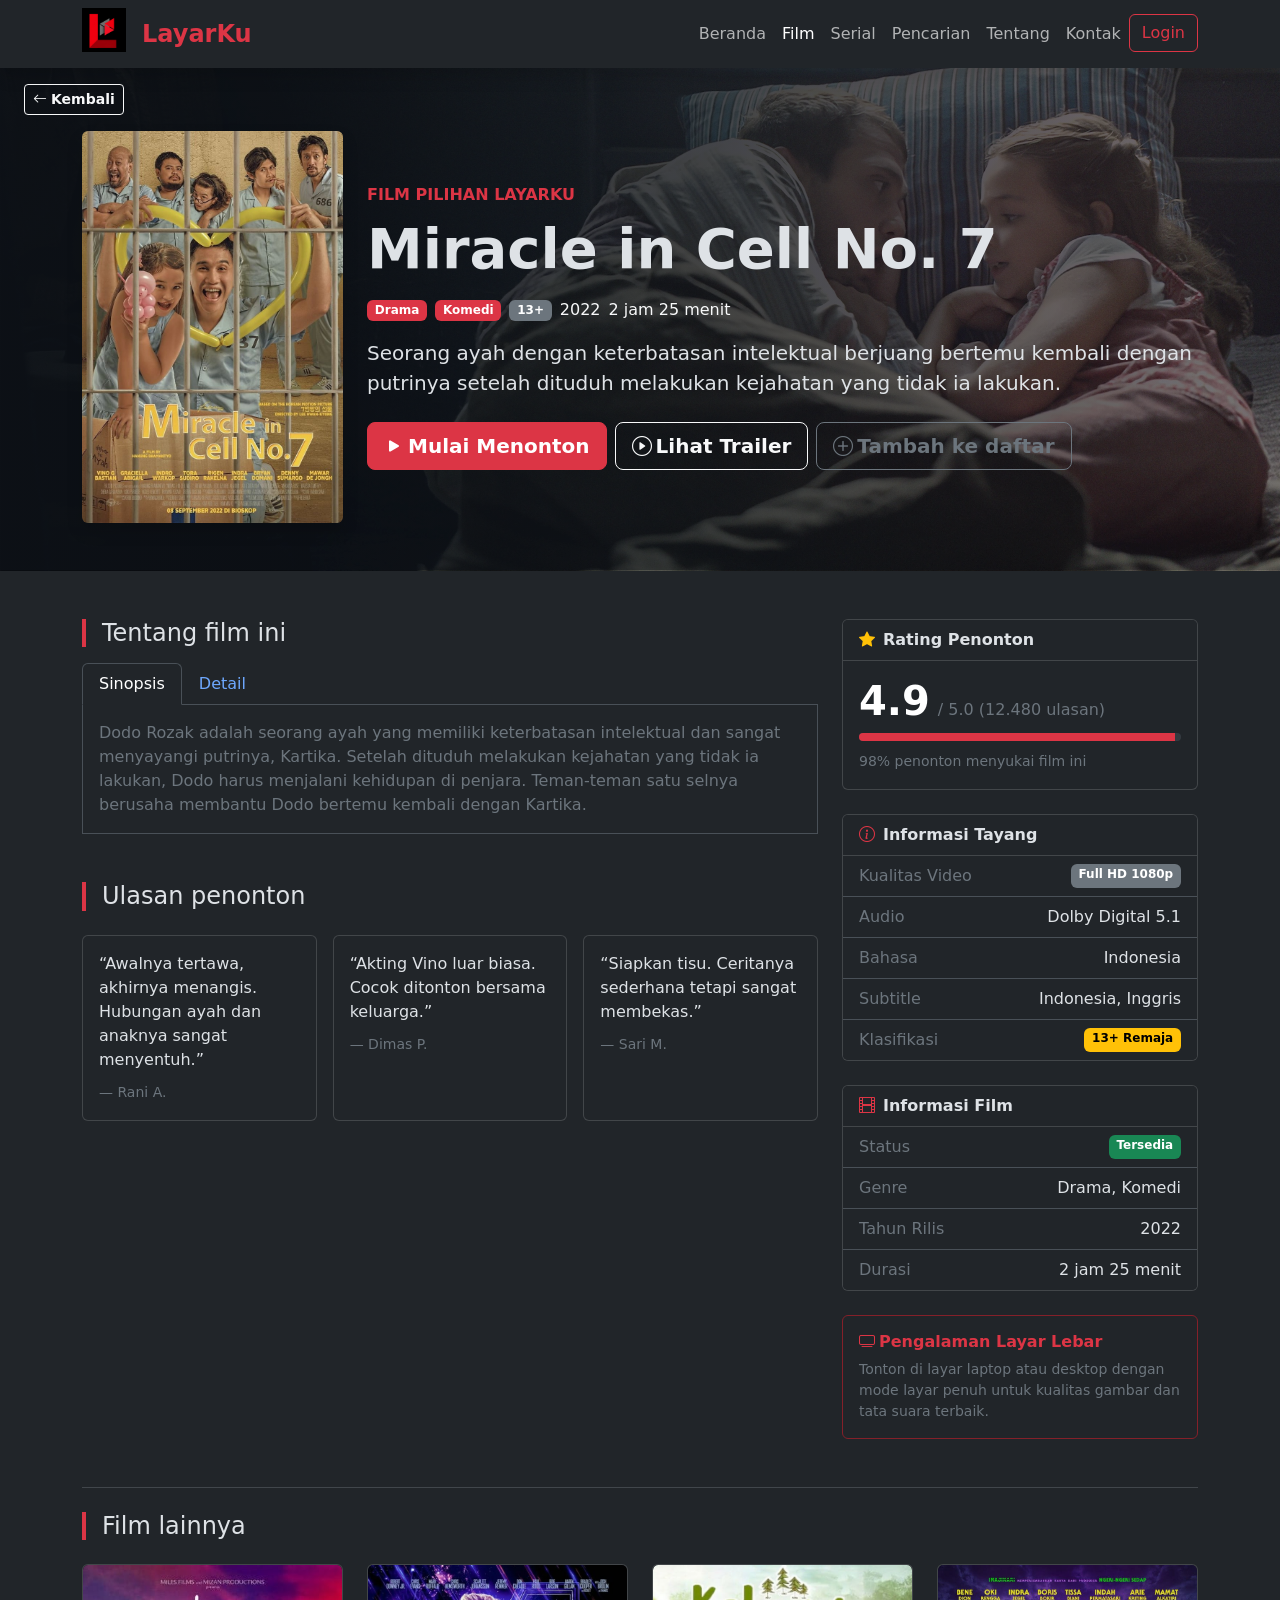
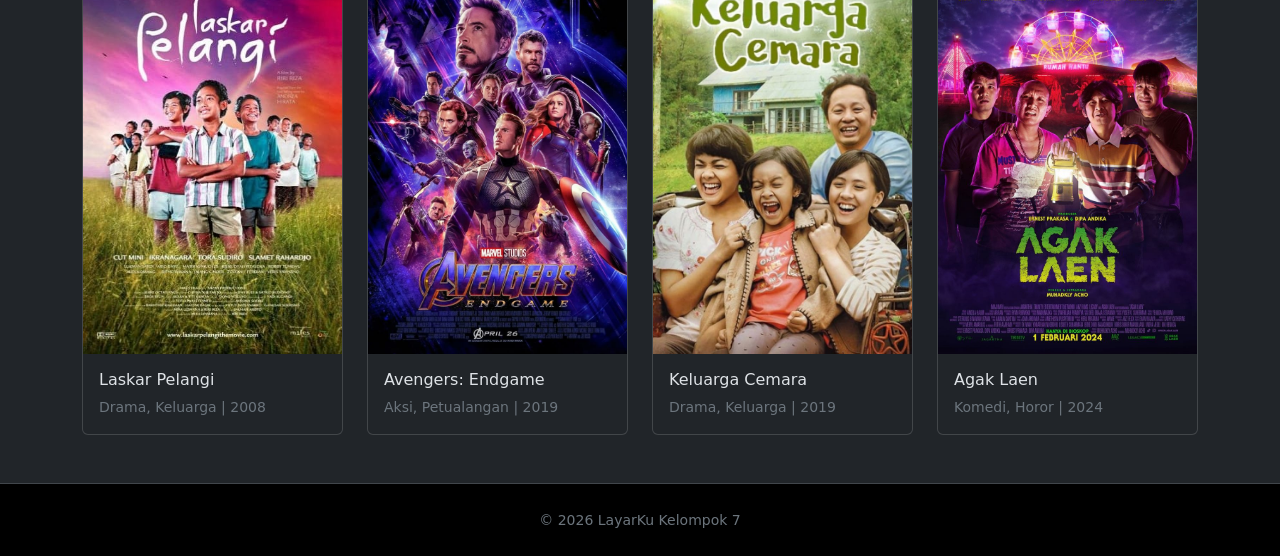
==== detail-film.html @ ddae7250 "haha" ====
<!doctype html>
<html lang="id" data-bs-theme="dark">
<head>
  <meta charset="utf-8">
  <meta name="viewport" content="width=device-width, initial-scale=1">
  <title>Miracle in Cell No. 7 - LayarKu</title>
  <link
    href="https://cdn.jsdelivr.net/npm/bootstrap@5.3.3/dist/css/bootstrap.min.css"
    rel="stylesheet"
    integrity="sha384-QWTKZyjpPEjISv5WaRU9OFeRpok6YctnYmDr5pNlyT2bRjXh0JMhjY6hW+ALEwIH"
    crossorigin="anonymous">
  <link rel="stylesheet"
    href="https://cdn.jsdelivr.net/npm/bootstrap-icons@1.11.3/font/bootstrap-icons.min.css">
  <link rel="stylesheet" href="css/style.css">
</head>
<body>
  <nav class="navbar navbar-expand-lg bg-dark sticky-top shadow">
    <div class="container">
      <img src="img/LogoLayarku.jpg" class="float-start me-3 mb-2" alt="Logo" width="44" height="44">
      <a class="navbar-brand fs-4 text-danger fw-bold" href="index.html">LayarKu</a>
      <button class="navbar-toggler" type="button" data-bs-toggle="collapse"
        data-bs-target="#menuUtama" aria-label="Buka menu">
        <span class="navbar-toggler-icon"></span>
      </button>
      <div class="collapse navbar-collapse" id="menuUtama">
        <ul class="navbar-nav ms-auto">
          <li class="nav-item"><a class="nav-link" href="index.html">Beranda</a></li>
          <li class="nav-item"><a class="nav-link active" href="film.html">Film</a></li>
          <li class="nav-item"><a class="nav-link" href="serial.html">Serial</a></li>
          <li class="nav-item"><a class="nav-link" href="pencarian.html">Pencarian</a></li>
          <li class="nav-item"><a class="nav-link" href="tentang.html">Tentang</a></li>
          <li class="nav-item"><a class="nav-link" href="kontak.html">Kontak</a></li>
          <li class="nav-item"><a href="login.html" class="btn btn-outline-danger btn-md">Login</a></li>
        </ul>
      </div>
    </div>
  </nav>

  <main>
    <section class="hero-film pt-3 pb-5">
      <div class="container-fluid px-3 px-md-4 mb-3">
        <a href="film.html" class="btn btn-outline-light btn-sm fw-semibold">
          <i class="bi bi-arrow-left me-1"></i>Kembali
        </a>
      </div>
      <div class="container">
        <div class="row align-items-center g-4">
          <div class="col-md-4 col-lg-3">
            <img src="img/poster2.jpeg" class="img-fluid rounded shadow" alt="Poster film Miracle in Cell No. 7">
          </div>
          <div class="col-md-8 col-lg-9">
            <p class="text-danger fw-bold text-uppercase mb-2">Film pilihan LayarKu</p>
            <h1 class="display-4 fw-bold mb-3">Miracle in Cell No. 7</h1>
            <div class="d-flex flex-wrap gap-2 align-items-center mb-3">
              <span class="badge text-bg-danger">Drama</span>
              <span class="badge text-bg-danger">Komedi</span>
              <span class="badge text-bg-secondary">13+</span>
              <span class="text-light">2022</span>
              <span class="text-light">2 jam 25 menit</span>
            </div>
            <p class="lead mb-4">Seorang ayah dengan keterbatasan intelektual berjuang bertemu kembali dengan putrinya setelah dituduh melakukan kejahatan yang tidak ia lakukan.</p>
            <div class="d-flex flex-wrap gap-2">
              <a href="#tentang-film" class="btn btn-danger btn-lg fw-semibold">
                <i class="bi bi-play-fill me-1"></i>Mulai Menonton
              </a>
              <button type="button" class="btn btn-outline-light btn-lg fw-semibold"
                data-bs-toggle="modal" data-bs-target="#modalTrailer">
                <i class="bi bi-play-circle me-1"></i>Lihat Trailer
              </button>
              <button type="button" class="btn btn-outline-secondary btn-lg fw-semibold" id="btnDaftar"
                data-bs-toggle="tooltip" data-bs-title="Simpan ke daftar tontonan">
                <i class="bi bi-plus-circle me-1"></i>Tambah ke daftar
              </button>
            </div>
          </div>
        </div>
      </div>
    </section>

    <div class="container py-5">
      <div class="row g-4">
        <!-- Kolom Utama (8 kolom pada layar besar) -->
        <div class="col-12 col-lg-8">
          <section class="mb-5" id="tentang-film">
            <h2 class="h4 border-start border-danger border-4 ps-3 mb-3">Tentang film ini</h2>
            <ul class="nav nav-tabs" role="tablist">
              <li class="nav-item">
                <button class="nav-link active" data-bs-toggle="tab" data-bs-target="#tabSinopsis" type="button">Sinopsis</button>
              </li>
              <li class="nav-item">
                <button class="nav-link" data-bs-toggle="tab" data-bs-target="#tabDetail" type="button">Detail</button>
              </li>
            </ul>
            <div class="tab-content p-3 border border-top-0">
              <div class="tab-pane fade show active" id="tabSinopsis">
                <p class="text-secondary mb-0">Dodo Rozak adalah seorang ayah yang memiliki keterbatasan intelektual dan sangat menyayangi putrinya, Kartika. Setelah dituduh melakukan kejahatan yang tidak ia lakukan, Dodo harus menjalani kehidupan di penjara. Teman-teman satu selnya berusaha membantu Dodo bertemu kembali dengan Kartika.</p>
              </div>
              <div class="tab-pane fade" id="tabDetail">
                <p class="mb-2"><span class="text-secondary">Genre:</span> Drama, Komedi</p>
                <p class="mb-2"><span class="text-secondary">Tahun rilis:</span> 2022</p>
                <p class="mb-2"><span class="text-secondary">Durasi:</span> 2 jam 25 menit</p>
                <p class="mb-2"><span class="text-secondary">Sutradara:</span> Hanung Bramantyo</p>
                <p class="mb-0"><span class="text-secondary">Pemeran:</span> Vino G. Bastian, Graciella Abigail, Mawar Eva de Jongh, Indro Warkop, Tora Sudiro</p>
              </div>
            </div>
          </section>

          <section>
            <h2 class="h4 border-start border-danger border-4 ps-3 mb-4">Ulasan penonton</h2>
            <div class="row row-cols-1 row-cols-md-3 g-3">
              <div class="col">
                <div class="card h-100">
                  <div class="card-body">
                    <p class="mb-2">&ldquo;Awalnya tertawa, akhirnya menangis. Hubungan ayah dan anaknya sangat menyentuh.&rdquo;</p>
                    <small class="text-secondary">&mdash; Rani A.</small>
                  </div>
                </div>
              </div>
              <div class="col">
                <div class="card h-100">
                  <div class="card-body">
                    <p class="mb-2">&ldquo;Akting Vino luar biasa. Cocok ditonton bersama keluarga.&rdquo;</p>
                    <small class="text-secondary">&mdash; Dimas P.</small>
                  </div>
                </div>
              </div>
              <div class="col">
                <div class="card h-100">
                  <div class="card-body">
                    <p class="mb-2">&ldquo;Siapkan tisu. Ceritanya sederhana tetapi sangat membekas.&rdquo;</p>
                    <small class="text-secondary">&mdash; Sari M.</small>
                  </div>
                </div>
              </div>
            </div>
          </section>
        </div>

        <!-- Sidebar (4 kolom pada layar besar, turun ke bawah di layar kecil) -->
        <aside class="col-12 col-lg-4">
          <div>
            <!-- Kartu Rating Penonton -->
            <div class="card mb-4">
              <div class="card-header bg-dark fw-semibold">
                <i class="bi bi-star-fill text-warning me-2"></i>Rating Penonton
              </div>
              <div class="card-body">
                <div class="d-flex align-items-baseline gap-2 mb-2">
                  <span class="display-6 fw-bold text-white">4.9</span>
                  <span class="text-secondary">/ 5.0 (12.480 ulasan)</span>
                </div>
                <div class="progress mb-2" role="progressbar" aria-label="Skor penonton 98 persen" aria-valuenow="98" aria-valuemin="0" aria-valuemax="100" style="height: 8px;">
                  <div class="progress-bar bg-danger" style="width: 98%"></div>
                </div>
                <small class="text-secondary">98% penonton menyukai film ini</small>
              </div>
            </div>

            <!-- Kartu Informasi Tayang -->
            <div class="card mb-4">
              <div class="card-header bg-dark fw-semibold">
                <i class="bi bi-info-circle text-danger me-2"></i>Informasi Tayang
              </div>
              <ul class="list-group list-group-flush">
                <li class="list-group-item d-flex justify-content-between">
                  <span class="text-secondary">Kualitas Video</span>
                  <span class="badge text-bg-secondary">Full HD 1080p</span>
                </li>
                <li class="list-group-item d-flex justify-content-between">
                  <span class="text-secondary">Audio</span>
                  <span>Dolby Digital 5.1</span>
                </li>
                <li class="list-group-item d-flex justify-content-between">
                  <span class="text-secondary">Bahasa</span>
                  <span>Indonesia</span>
                </li>
                <li class="list-group-item d-flex justify-content-between">
                  <span class="text-secondary">Subtitle</span>
                  <span>Indonesia, Inggris</span>
                </li>
                <li class="list-group-item d-flex justify-content-between">
                  <span class="text-secondary">Klasifikasi</span>
                  <span class="badge text-bg-warning">13+ Remaja</span>
                </li>
              </ul>
            </div>

            <!-- Kartu Informasi Film -->
            <div class="card mb-4">
              <div class="card-header bg-dark fw-semibold">
                <i class="bi bi-film text-danger me-2"></i>Informasi Film
              </div>
              <ul class="list-group list-group-flush">
                <li class="list-group-item d-flex justify-content-between">
                  <span class="text-secondary">Status</span>
                  <span class="badge text-bg-success">Tersedia</span>
                </li>
                <li class="list-group-item d-flex justify-content-between">
                  <span class="text-secondary">Genre</span>
                  <span>Drama, Komedi</span>
                </li>
                <li class="list-group-item d-flex justify-content-between">
                  <span class="text-secondary">Tahun Rilis</span>
                  <span>2022</span>
                </li>
                <li class="list-group-item d-flex justify-content-between">
                  <span class="text-secondary">Durasi</span>
                  <span>2 jam 25 menit</span>
                </li>
              </ul>
            </div>

            <!-- Kartu Pengalaman Layar Lebar -->
            <div class="card border-danger-subtle d-none d-md-block">
              <div class="card-body">
                <h3 class="h6 text-danger fw-bold mb-2">
                  <i class="bi bi-tv me-1"></i>Pengalaman Layar Lebar
                </h3>
                <p class="small text-secondary mb-0">Tonton di layar laptop atau desktop dengan mode layar penuh untuk kualitas gambar dan tata suara terbaik.</p>
              </div>
            </div>
          </div>
        </aside>
      </div>

      <!-- Seksi Film Lainnya -->
      <section class="mt-5 pt-4 border-top border-secondary-subtle">
        <h2 class="h4 border-start border-danger border-4 ps-3 mb-4">Film lainnya</h2>
        <div class="row row-cols-2 row-cols-md-4 g-4">
          <div class="col">
            <article class="card h-100 overflow-hidden">
              <a href="film.html" aria-label="Lihat film Laskar Pelangi">
                <img src="img/poster3.jpeg" class="card-img-top" style="aspect-ratio: 2 / 3; object-fit: cover;" alt="Poster Laskar Pelangi">
              </a>
              <div class="card-body">
                <h3 class="h6 card-title">Laskar Pelangi</h3>
                <p class="small text-secondary mb-0">Drama, Keluarga | 2008</p>
              </div>
            </article>
          </div>
          <div class="col">
            <article class="card h-100 overflow-hidden">
              <a href="film.html" aria-label="Lihat film Avengers: Endgame">
                <img src="img/poster4.jpeg" class="card-img-top" style="aspect-ratio: 2 / 3; object-fit: cover;" alt="Poster Avengers: Endgame">
              </a>
              <div class="card-body">
                <h3 class="h6 card-title">Avengers: Endgame</h3>
                <p class="small text-secondary mb-0">Aksi, Petualangan | 2019</p>
              </div>
            </article>
          </div>
          <div class="col">
            <article class="card h-100 overflow-hidden">
              <a href="film.html" aria-label="Lihat film Keluarga Cemara">
                <img src="img/poster5.jpeg" class="card-img-top" style="aspect-ratio: 2 / 3; object-fit: cover;" alt="Poster Keluarga Cemara">
              </a>
              <div class="card-body">
                <h3 class="h6 card-title">Keluarga Cemara</h3>
                <p class="small text-secondary mb-0">Drama, Keluarga | 2019</p>
              </div>
            </article>
          </div>
          <div class="col">
            <article class="card h-100 overflow-hidden">
              <a href="film.html" aria-label="Lihat film Agak Laen">
                <img src="img/poster6.jpeg" class="card-img-top" style="aspect-ratio: 2 / 3; object-fit: cover;" alt="Poster Agak Laen">
              </a>
              <div class="card-body">
                <h3 class="h6 card-title">Agak Laen</h3>
                <p class="small text-secondary mb-0">Komedi, Horor | 2024</p>
              </div>
            </article>
          </div>
        </div>
      </section>
    </div>
  </main>

  <div class="modal fade" id="modalTrailer" tabindex="-1" aria-labelledby="judulTrailer" aria-hidden="true">
    <div class="modal-dialog modal-xl modal-dialog-centered">
      <div class="modal-content">
        <div class="modal-header">
          <h5 class="modal-title" id="judulTrailer">Trailer Miracle in Cell No. 7</h5>
          <button type="button" class="btn-close" data-bs-dismiss="modal" aria-label="Tutup"></button>
        </div>
        <div class="modal-body">
          <div class="ratio ratio-16x9">
            <video id="videoTrailer" controls preload="none" poster="img/poster2.jpeg">
              <source src="video/trailer-miracle.mp4" type="video/mp4">
              Browser Anda tidak mendukung pemutar video.
            </video>
          </div>
        </div>
      </div>
    </div>
  </div>

  <div class="toast-container position-fixed bottom-0 end-0 p-3">
    <div id="toastDaftar" class="toast" role="alert">
      <div class="toast-header">
        <strong class="me-auto">Notifikasi</strong>
        <button type="button" class="btn-close" data-bs-dismiss="toast" aria-label="Tutup"></button>
      </div>
      <div class="toast-body" id="toastPesan"></div>
    </div>
  </div>

  <footer class="py-4 text-center bg-black border-top border-secondary-subtle">
    <small class="text-secondary">&copy; 2026 LayarKu Kelompok 7</small>
  </footer>

  <script
    src="https://cdn.jsdelivr.net/npm/bootstrap@5.3.3/dist/js/bootstrap.bundle.min.js"
    integrity="sha384-YvpcrYf0tY3lHB60NNkmXc5s9fDVZLESaAA55NDzOxhy9GkcIdslK1eN7N6jIeHz"
    crossorigin="anonymous"></script>
  <script>
    // tooltip (Praktikum 5, kode 6)
    document.querySelectorAll('[data-bs-toggle="tooltip"]').forEach(el => new bootstrap.Tooltip(el));

    // hentikan video saat modal trailer ditutup
    const modalTrailer = document.getElementById('modalTrailer');
    const videoTrailer = document.getElementById('videoTrailer');
    modalTrailer.addEventListener('hidden.bs.modal', () => {
      videoTrailer.pause();
      videoTrailer.currentTime = 0;
    });

    // tombol tambah ke daftar, disimpan di localStorage (tanpa backend)
    const KUNCI = 'daftarFilm';
    const FILM_ID = 1;
    const btnDaftar = document.getElementById('btnDaftar');

    function bacaDaftar() {
      return JSON.parse(localStorage.getItem(KUNCI)) || [];
    }

    function perbaruiTombol() {
      const ada = bacaDaftar().includes(FILM_ID);
      btnDaftar.className = 'btn btn-lg fw-semibold ' + (ada ? 'btn-success' : 'btn-outline-secondary');
      btnDaftar.innerHTML = ada
        ? '<i class="bi bi-check-circle-fill me-1"></i>Ada di daftar'
        : '<i class="bi bi-plus-circle me-1"></i>Tambah ke daftar';
    }

    btnDaftar.addEventListener('click', () => {
      let daftar = bacaDaftar();
      let pesan;
      if (daftar.includes(FILM_ID)) {
        daftar = daftar.filter(x => x !== FILM_ID);
        pesan = 'Miracle in Cell No. 7 dihapus dari daftar.';
      } else {
        daftar.push(FILM_ID);
        pesan = 'Miracle in Cell No. 7 ditambahkan ke daftar.';
      }
      localStorage.setItem(KUNCI, JSON.stringify(daftar));
      perbaruiTombol();
      document.getElementById('toastPesan').textContent = pesan;
      bootstrap.Toast.getOrCreateInstance(document.getElementById('toastDaftar')).show();
    });

    perbaruiTombol();
  </script>
</body>
</html>
---- css/style.css ----
/* Kustomisasi Visual LayarKu (Praktikum 6) */
:root {
  --warna-utama: #dc3545;
}

.card {
  transition: transform 0.2s ease, box-shadow 0.2s ease, border-color 0.2s ease;
}

.card:hover {
  transform: translateY(-4px);
  box-shadow: 0 0.5rem 1.25rem rgba(0, 0, 0, 0.45);
  border-color: rgba(220, 53, 69, 0.55) !important;
}

.card .card-img-top,
.card .episode-image img {
  transition: transform 0.3s ease;
}

.card:hover .card-img-top,
.card:hover .episode-image img {
  transform: scale(1.03);
}


.hero-serial {
  position: relative;
  background-color: #0d1117;
  background-image:
    linear-gradient(90deg, rgba(13, 17, 23, 0.94) 0%, rgba(13, 17, 23, 0.80) 55%, rgba(13, 17, 23, 0.58) 100%),
    radial-gradient(circle at 80% 25%, rgba(220, 53, 69, 0.14), transparent 45%),
    url("../img/herobannerserial.webp");
  background-size: cover, cover, cover;
  background-position: center, center, center;
  background-repeat: no-repeat;
}

.hero-film {
  position: relative;
  background-color: #0d1117;
  background-image:
    linear-gradient(
      90deg,
      rgba(13, 17, 23, 0.94) 0%,
      rgba(13, 17, 23, 0.78) 55%,
      rgba(13, 17, 23, 0.55) 100%
    ),
    radial-gradient(
      circle at 82% 25%,
      rgba(220, 53, 69, 0.16),
      transparent 45%
    ),
    url("../img/herobannerfilm.webp");
  background-size: cover, cover, cover;
  background-position: center, center, center;
  background-repeat: no-repeat;
}
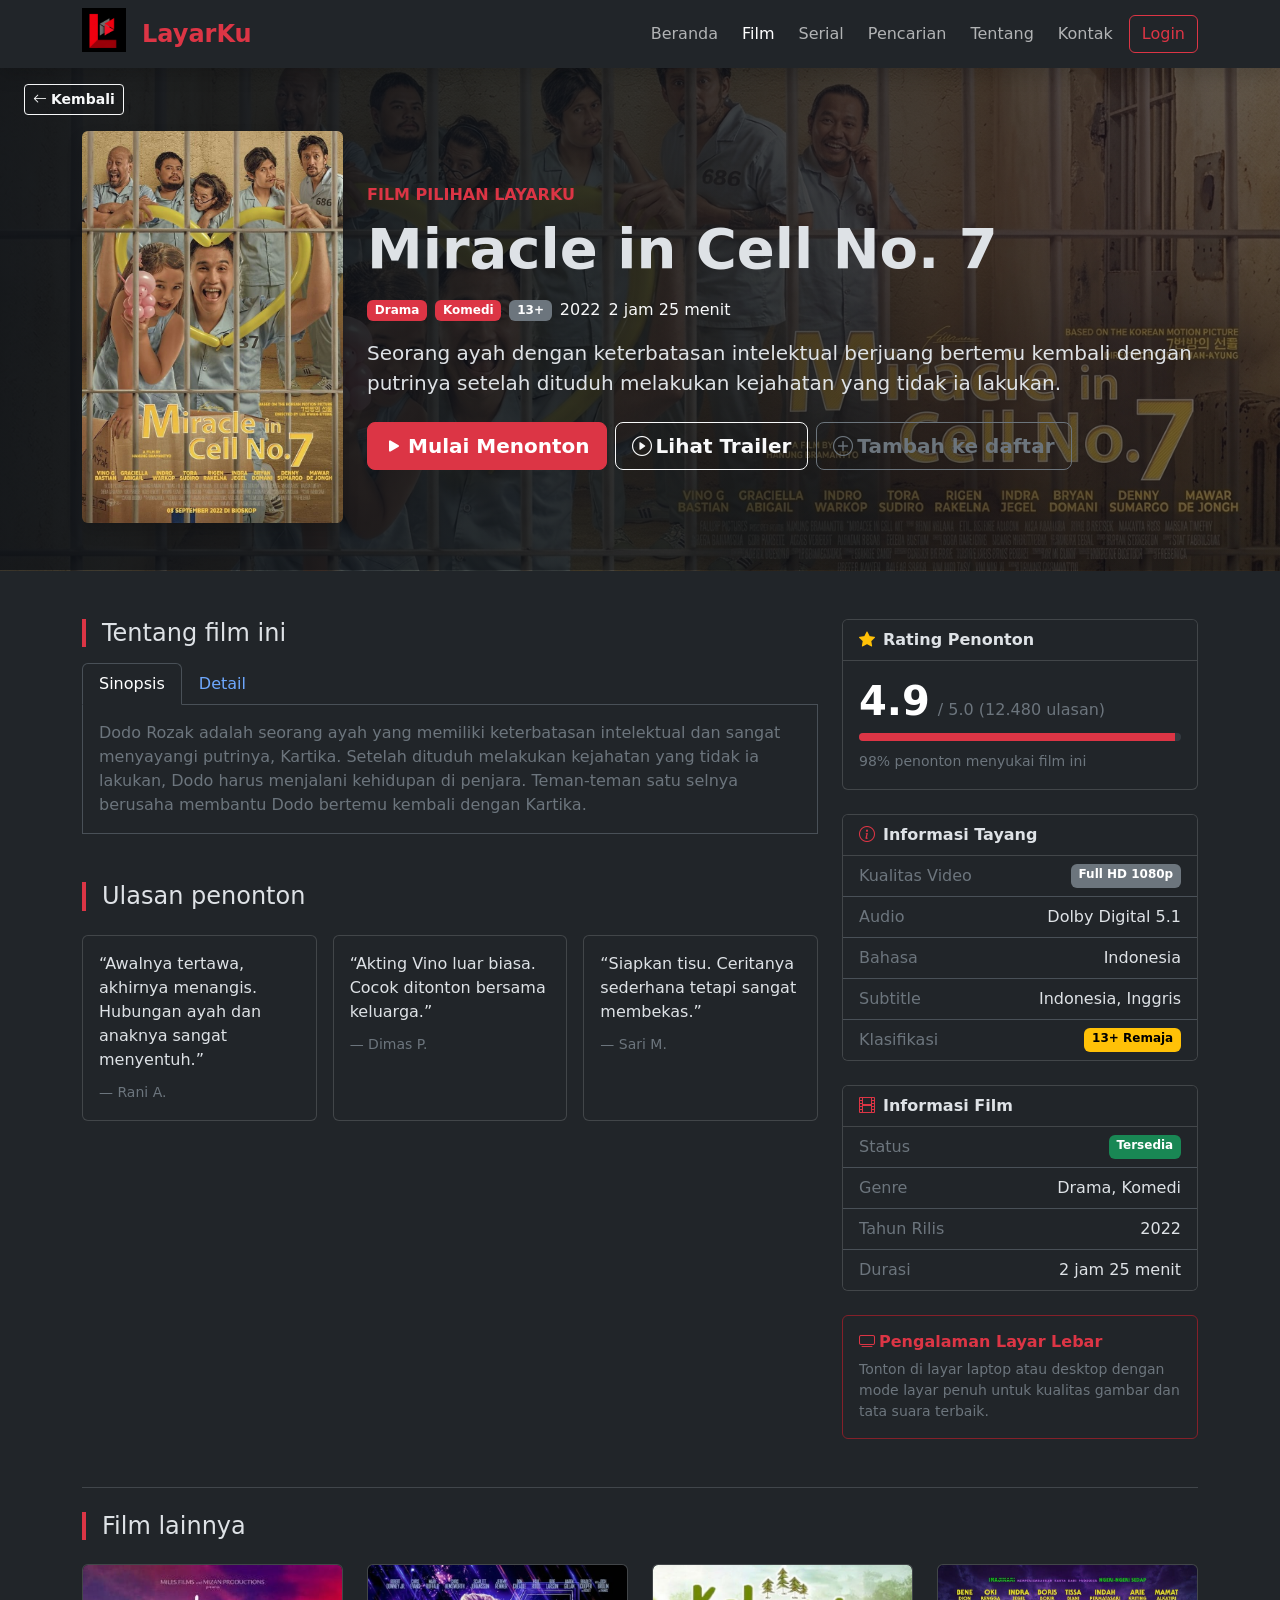
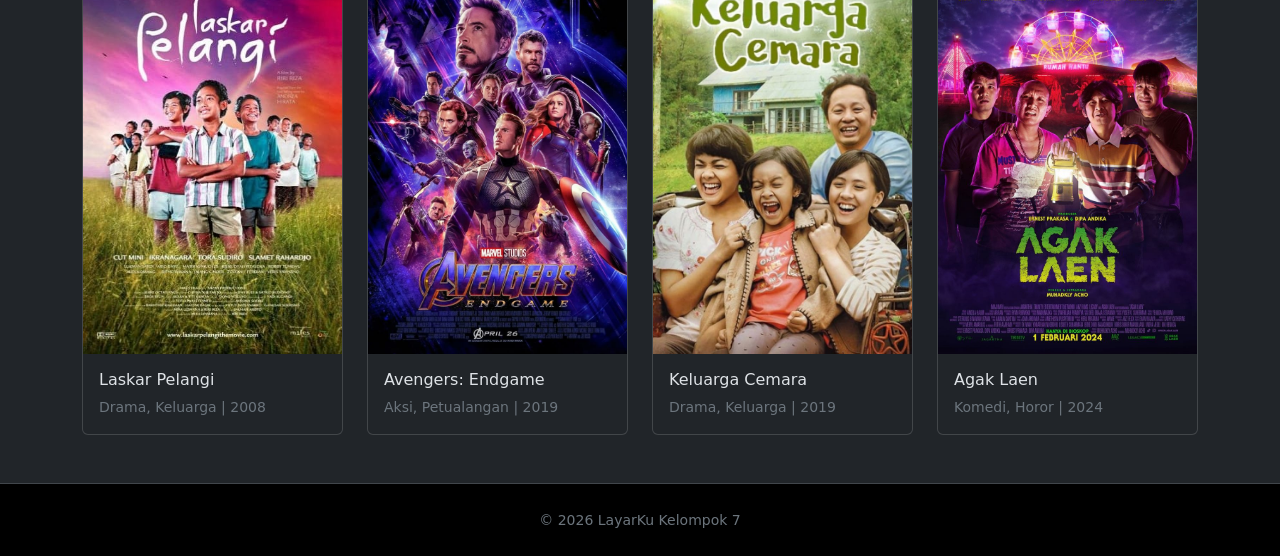
==== commit 37d8b43a: "update stream ds df saat idle ovr a b hilang" ====
--- a/detail-film.html
+++ b/detail-film.html
@@ -23,9 +23,9 @@
         <span class="navbar-toggler-icon"></span>
       </button>
       <div class="collapse navbar-collapse" id="menuUtama">
-        <ul class="navbar-nav ms-auto">
+        <ul class="navbar-nav ms-auto align-items-lg-center gap-lg-2">
           <li class="nav-item"><a class="nav-link" href="index.html">Beranda</a></li>
-          <li class="nav-item"><a class="nav-link active" href="film.html">Film</a></li>
+          <li class="nav-item"><a class="nav-link active" aria-current="page" href="film.html">Film</a></li>
           <li class="nav-item"><a class="nav-link" href="serial.html">Serial</a></li>
           <li class="nav-item"><a class="nav-link" href="pencarian.html">Pencarian</a></li>
           <li class="nav-item"><a class="nav-link" href="tentang.html">Tentang</a></li>
@@ -60,9 +60,10 @@
             </div>
             <p class="lead mb-4">Seorang ayah dengan keterbatasan intelektual berjuang bertemu kembali dengan putrinya setelah dituduh melakukan kejahatan yang tidak ia lakukan.</p>
             <div class="d-flex flex-wrap gap-2">
-              <a href="#tentang-film" class="btn btn-danger btn-lg fw-semibold">
-                <i class="bi bi-play-fill me-1"></i>Mulai Menonton
-              </a>
+              <a href="tonton-film.html" class="btn btn-danger btn-lg fw-semibold d-inline-flex align-items-center gap-1">
+              <i class="bi bi-play-fill"></i>
+                <span>Mulai Menonton</span>
+                </a>
               <button type="button" class="btn btn-outline-light btn-lg fw-semibold"
                 data-bs-toggle="modal" data-bs-target="#modalTrailer">
                 <i class="bi bi-play-circle me-1"></i>Lihat Trailer
--- a/css/style.css
+++ b/css/style.css
@@ -51,7 +51,7 @@
       rgba(220, 53, 69, 0.16),
       transparent 45%
     ),
-    url("../img/herobannerfilm.webp");
+    url("../img/Banner1.jpg");
   background-size: cover, cover, cover;
   background-position: center, center, center;
   background-repeat: no-repeat;
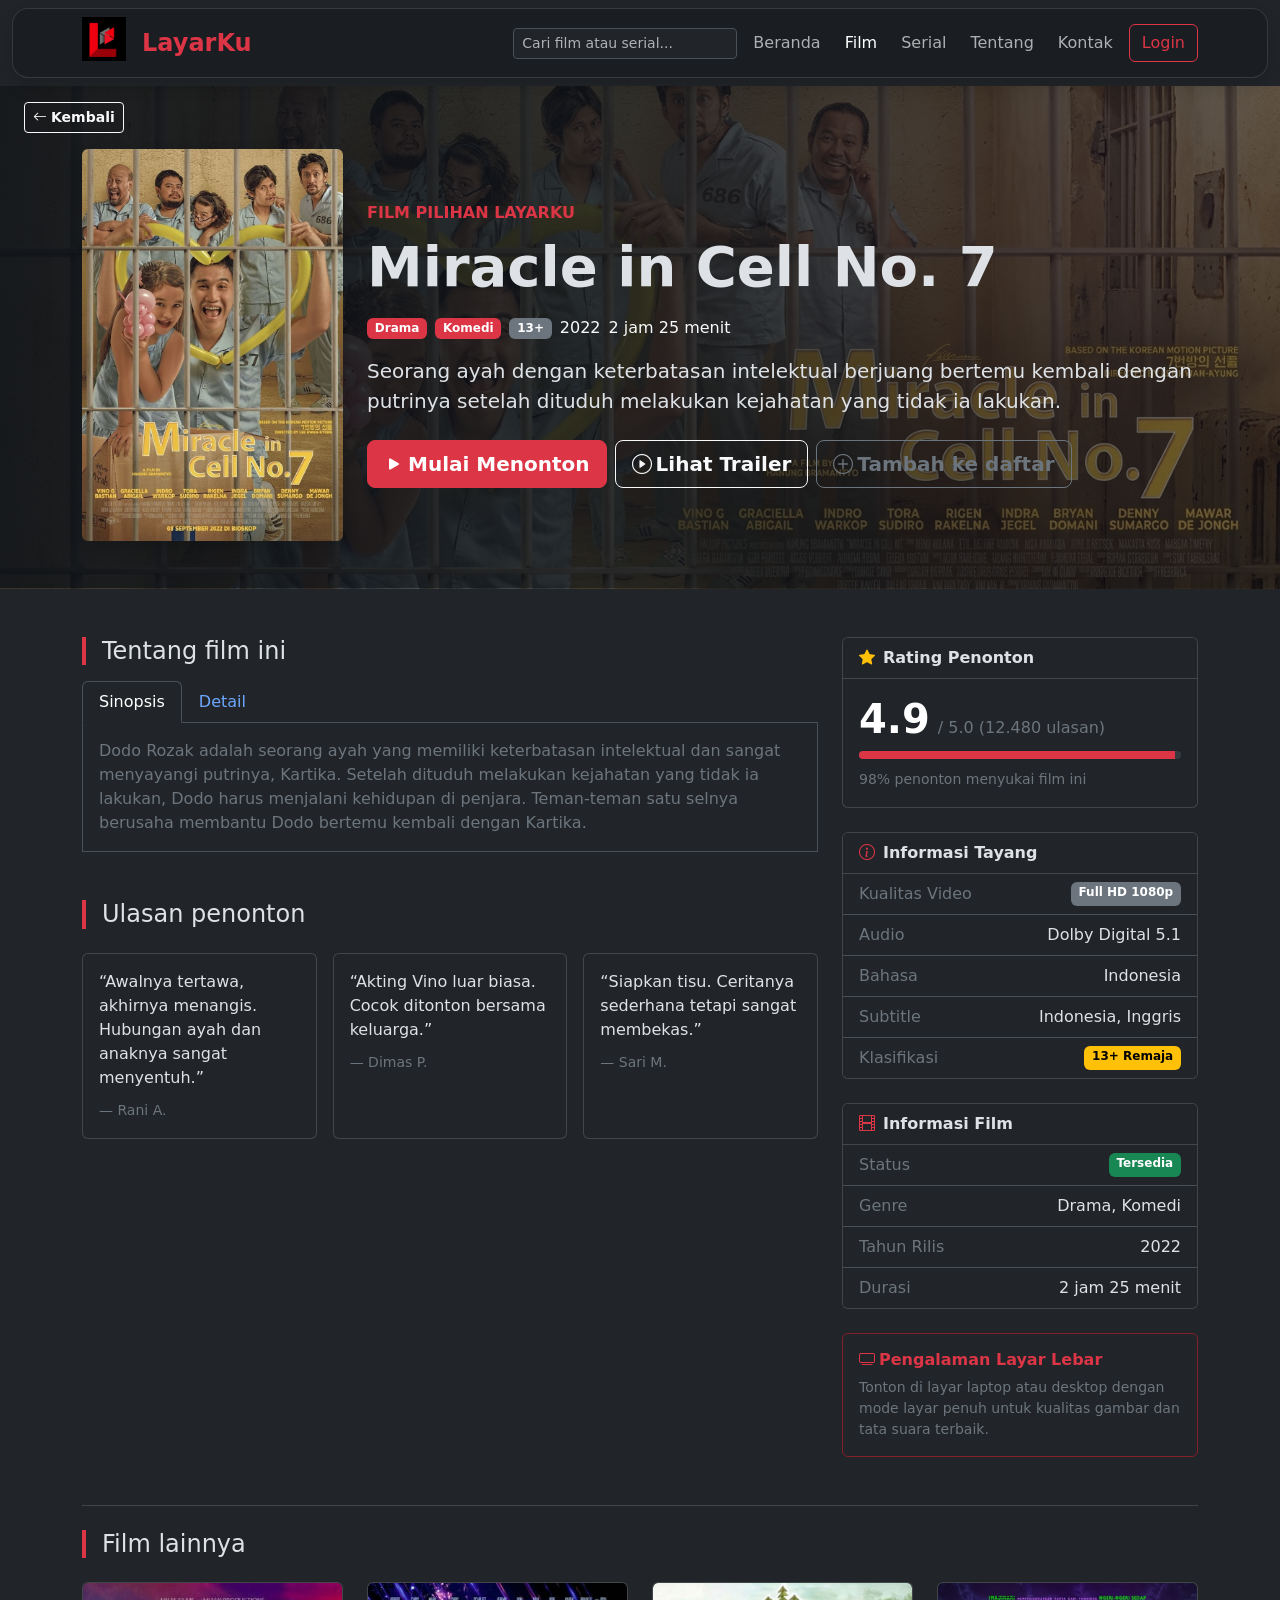
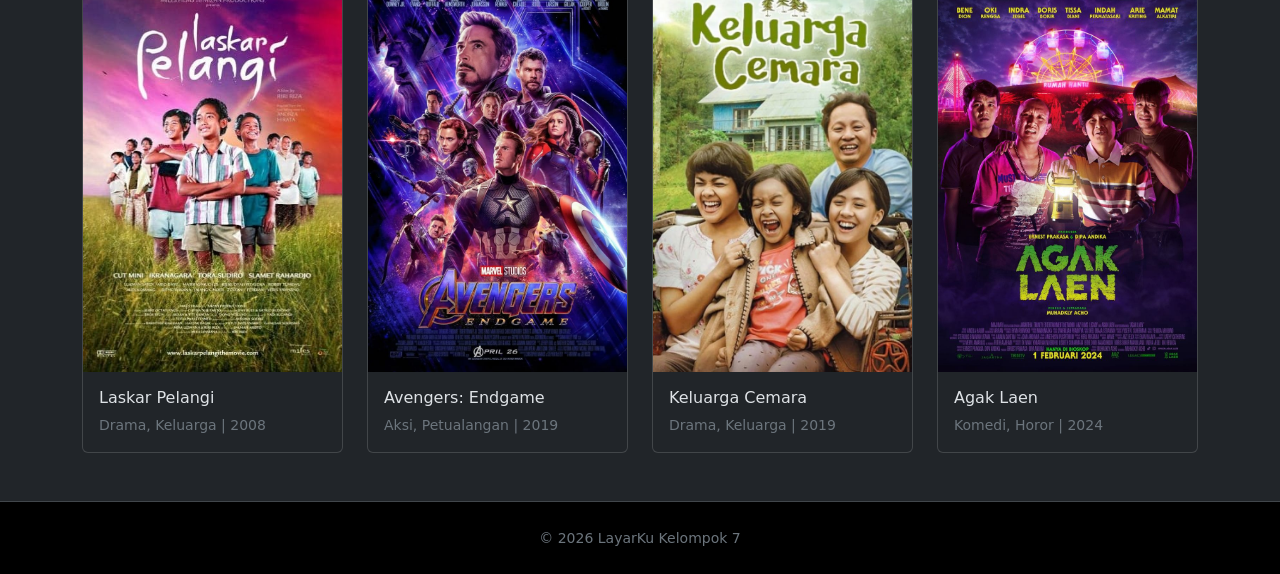
==== commit b51b6f87: "Tambah search bar" ====
--- a/detail-film.html
+++ b/detail-film.html
@@ -24,10 +24,15 @@
       </button>
       <div class="collapse navbar-collapse" id="menuUtama">
         <ul class="navbar-nav ms-auto align-items-lg-center gap-lg-2">
+          <li class="nav-item">
+            <form action="pencarian.html" method="get" class="navbar-search" role="search">
+              <input class="form-control form-control-sm" type="search" name="q"
+                placeholder="Cari film atau serial..." aria-label="Cari film atau serial">
+            </form>
+          </li>
           <li class="nav-item"><a class="nav-link" href="index.html">Beranda</a></li>
           <li class="nav-item"><a class="nav-link active" aria-current="page" href="film.html">Film</a></li>
           <li class="nav-item"><a class="nav-link" href="serial.html">Serial</a></li>
-          <li class="nav-item"><a class="nav-link" href="pencarian.html">Pencarian</a></li>
           <li class="nav-item"><a class="nav-link" href="tentang.html">Tentang</a></li>
           <li class="nav-item"><a class="nav-link" href="kontak.html">Kontak</a></li>
           <li class="nav-item"><a href="login.html" class="btn btn-outline-danger btn-md">Login</a></li>
--- a/css/style.css
+++ b/css/style.css
@@ -1,6 +1,25 @@
 /* Kustomisasi Visual LayarKu (Praktikum 6) */
 :root {
   --warna-utama: #dc3545;
+}
+
+.navbar.bg-dark {
+  margin: 0.5rem 0.75rem;
+  border: 1px solid rgba(255, 255, 255, 0.12);
+  border-radius: 1rem;
+  background-color: rgba(24, 27, 32, 0.72) !important;
+  -webkit-backdrop-filter: blur(14px);
+  backdrop-filter: blur(14px);
+}
+
+.navbar-search {
+  width: 14rem;
+}
+
+@media (max-width: 991.98px) {
+  .navbar-search {
+    width: 100%;
+  }
 }
 
 .card {
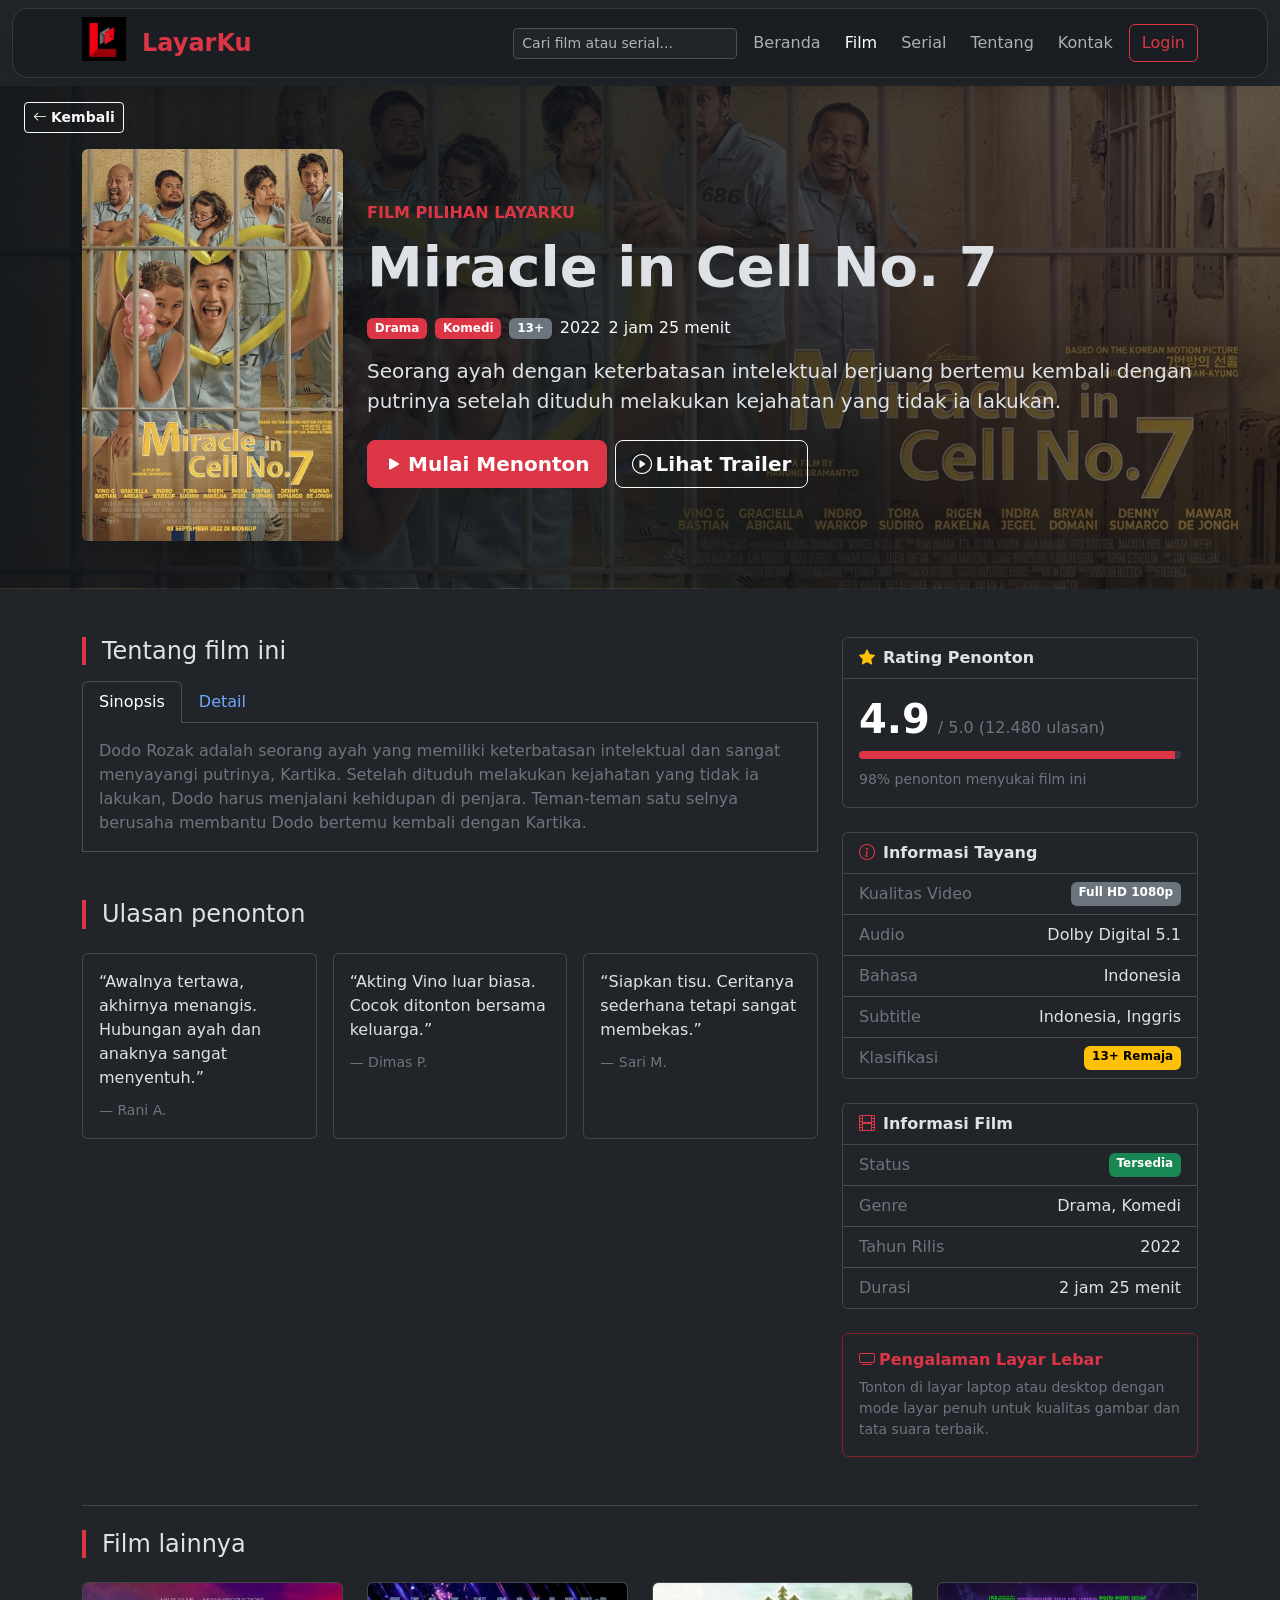
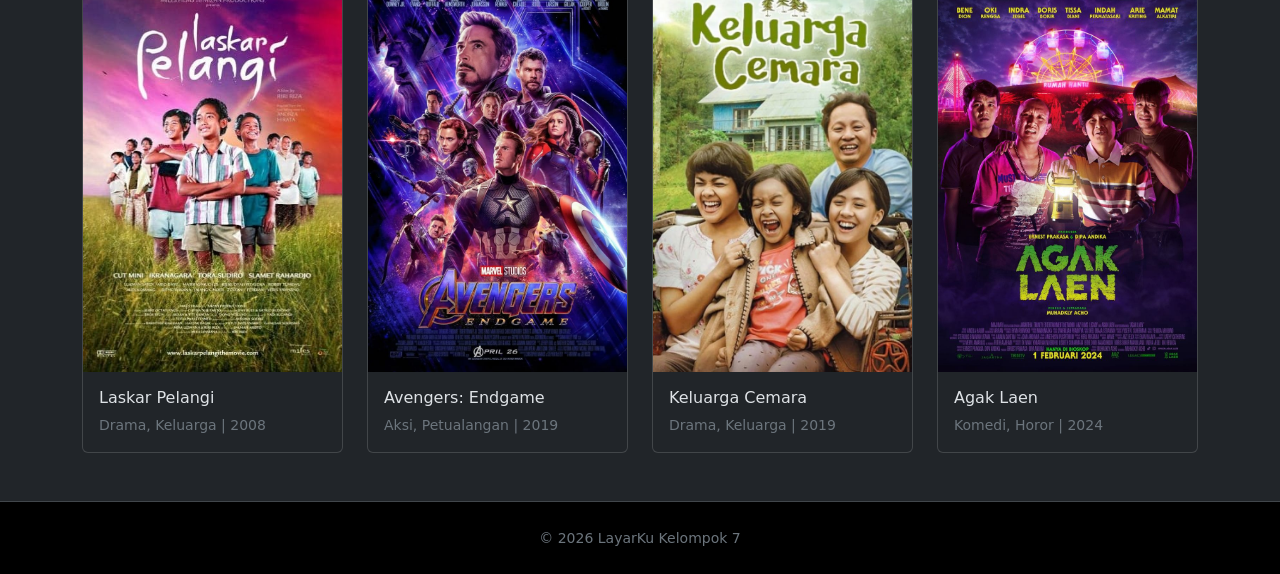
==== commit 98d28934: "update ds" ====
--- a/detail-film.html
+++ b/detail-film.html
@@ -73,10 +73,7 @@
                 data-bs-toggle="modal" data-bs-target="#modalTrailer">
                 <i class="bi bi-play-circle me-1"></i>Lihat Trailer
               </button>
-              <button type="button" class="btn btn-outline-secondary btn-lg fw-semibold" id="btnDaftar"
-                data-bs-toggle="tooltip" data-bs-title="Simpan ke daftar tontonan">
-                <i class="bi bi-plus-circle me-1"></i>Tambah ke daftar
-              </button>
+             
             </div>
           </div>
         </div>
